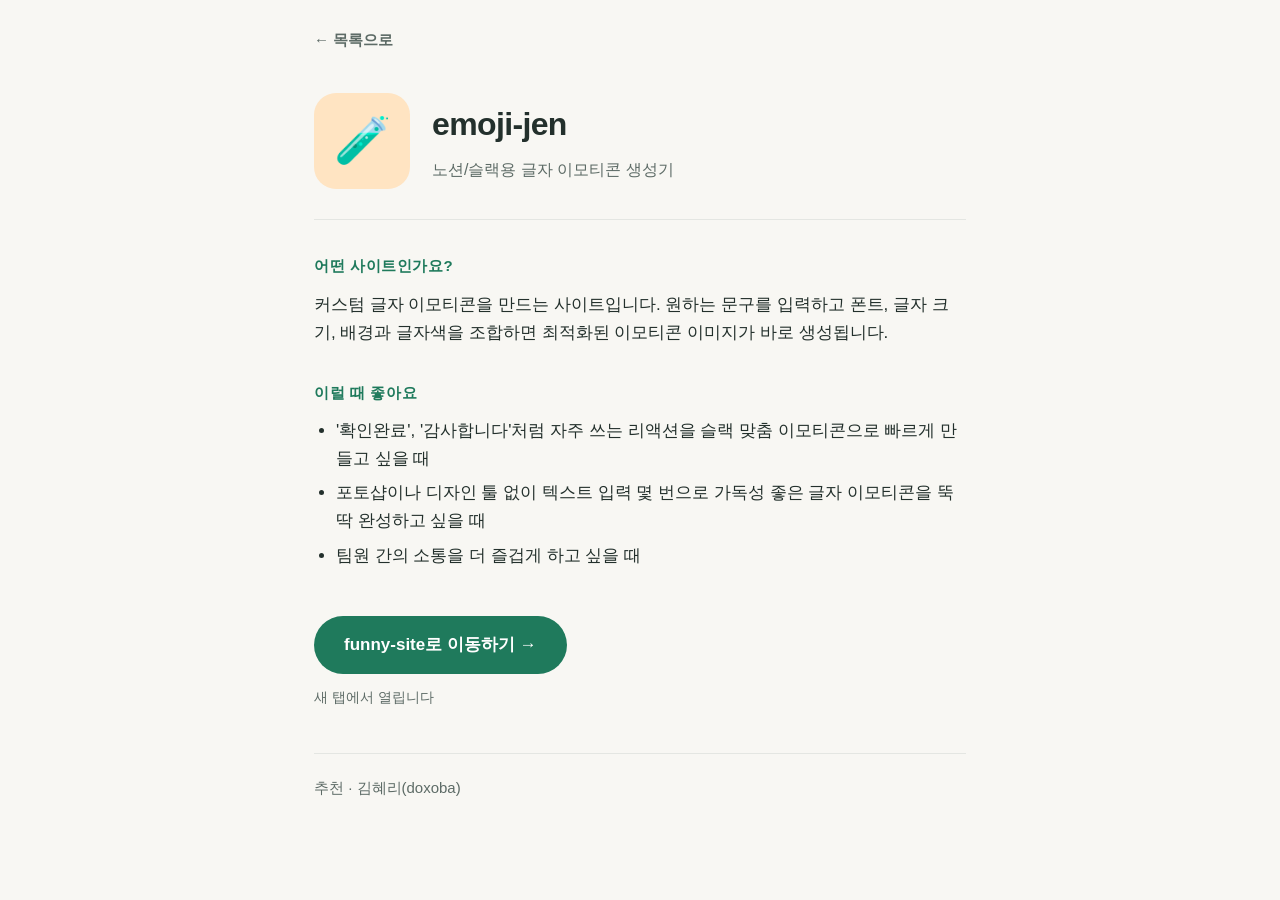
==== sites/emoji_jen.html @ ebfc9c60 "사이트 추가했어용 https://github.com/huyndai-ai-campus-team7/funny-site/issues/6" ====
<!DOCTYPE html>
<html lang="ko">
<head>
  <meta charset="UTF-8">
  <meta name="viewport" content="width=device-width, initial-scale=1.0">
  <title>emoji-jen</title>
  <link rel="stylesheet" href="../style.css">
</head>
<body>

  <div class="container container-narrow">

    <nav class="detail-nav">
      <a href="../index.html">← 목록으로</a>
    </nav>

    <!-- ① 제목과 한 줄 소개 -->
    <header class="detail-head">
      <div class="detail-thumb" style="--thumb:#ffe4c2">🧪</div>
      <div>
        <h1>emoji-jen</h1> <!-- 제목 -->
        <p>노션/슬랙용 글자 이모티콘 생성기</p> <!-- 한 줄 소개 -->
      </div>
    </header>

    <!-- ② 어떤 사이트인가 -->
    <section class="detail-section">
      <h2>어떤 사이트인가요?</h2> 
      <p> <!-- 어떤 사이트인지 소개 -->
        커스텀 글자 이모티콘을 만드는 사이트입니다. 
        원하는 문구를 입력하고 폰트, 글자 크기, 배경과 글자색을 조합하면 
        최적화된 이모티콘 이미지가 바로 생성됩니다.
      </p>
    </section>

    <!-- ③ 이럴 때 좋아요 -->
    <section class="detail-section">
      <h2>이럴 때 좋아요</h2>
      <p> <!-- 이럴 때 좋아요 -->
        <ul>
          <li>'확인완료', '감사합니다'처럼 자주 쓰는 리액션을 슬랙 맞춤 이모티콘으로 빠르게 만들고 싶을 때</li>
          <li>포토샵이나 디자인 툴 없이 텍스트 입력 몇 번으로 가독성 좋은 글자 이모티콘을 뚝딱 완성하고 싶을 때</li>
          <li>팀원 간의 소통을 더 즐겁게 하고 싶을 때</li>
        </ul>
      </p>
    </section>

    <!-- ④ 원래 사이트로 이동하는 링크 --> 
    <a class="visit" href="https://github.com/huyndai-ai-campus-team7/funny-site" target="_blank" rel="눈누(noonnu)">
      funny-site로 이동하기 →
    </a>
    <p class="visit-note">새 탭에서 열립니다</p>

    <!-- ⑤ 추천한 사람 -->
    <footer class="detail-foot">
      추천 · 김혜리(doxoba)
    </footer>

  </div>

</body>
</html>
---- style.css ----
/* ===================================================================
   재밌는 사이트 모음 — 공통 스타일
   이 파일은 팀장이 처음 한 번만 올립니다.
   각자 작업할 때는 건드리지 않습니다.
   =================================================================== */

:root {
  --green: #1f7a5c;
  --green-dark: #17604a;
  --ink: #23302c;
  --ink-soft: #5d6b66;
  --line: #e4e6e2;
  --bg: #f8f7f3;
  --card: #ffffff;
}

* { box-sizing: border-box; }

body {
  margin: 0;
  background: var(--bg);
  color: var(--ink);
  font-family: -apple-system, BlinkMacSystemFont, "Apple SD Gothic Neo",
               "Pretendard", "Malgun Gothic", "맑은 고딕", sans-serif;
  line-height: 1.65;
  -webkit-font-smoothing: antialiased;
}

a { color: inherit; text-decoration: none; }

.container {
  width: 100%;
  max-width: 980px;
  margin: 0 auto;
  padding: 0 24px;
}

/* 상세 페이지는 글이 많으므로 폭을 좁게 잡습니다 */
.container-narrow {
  max-width: 700px;
}

/* ── 홈 상단 ───────────────────────────────────────────────── */

.hero {
  padding: 72px 24px 44px;
  text-align: center;
}

.hero-eyebrow {
  margin: 0 0 10px;
  font-size: 14px;
  letter-spacing: 0.08em;
  color: var(--green);
  font-weight: 600;
}

.hero h1 {
  margin: 0;
  font-size: 44px;
  font-weight: 800;
  letter-spacing: -0.02em;
}

.hero h1::after {
  content: "";
  display: block;
  width: 64px;
  height: 4px;
  margin: 18px auto 0;
  border-radius: 4px;
  background: var(--green);
}

.hero-desc {
  margin: 18px 0 0;
  font-size: 17px;
  color: var(--ink-soft);
}

/* ── 카드 그리드 ───────────────────────────────────────────── */

.card-grid {
  list-style: none;
  margin: 0;
  padding: 0 0 56px;
  display: grid;
  grid-template-columns: repeat(auto-fill, minmax(280px, 1fr));
  gap: 20px;
}

.card {
  background: var(--card);
  border: 1px solid var(--line);
  border-radius: 18px;
  overflow: hidden;
  transition: transform 0.18s ease, box-shadow 0.18s ease;
}

.card:hover {
  transform: translateY(-4px);
  box-shadow: 0 14px 30px rgba(35, 48, 44, 0.09);
}

.card-link {
  display: block;
  height: 100%;
}

.card-thumb {
  display: flex;
  align-items: center;
  justify-content: center;
  height: 132px;
  font-size: 52px;
  background: var(--thumb, #eef2ef);
}

.card-body {
  display: block;
  padding: 20px 22px 24px;
}

.card-title {
  display: block;
  font-size: 19px;
  font-weight: 700;
  margin-bottom: 7px;
}

.card-summary {
  display: block;
  font-size: 15px;
  color: var(--ink-soft);
  min-height: 48px;
}

.card-meta {
  display: inline-block;
  margin-top: 14px;
  padding: 4px 11px;
  border-radius: 999px;
  background: #eef4f1;
  color: var(--green-dark);
  font-size: 13px;
  font-weight: 600;
}

/* 비어 있는 자리 — 내 카드를 넣을 곳 */
.card-empty {
  border: 2px dashed #d3dad6;
  background: transparent;
  display: flex;
  align-items: center;
  justify-content: center;
  min-height: 268px;
  color: #9aa5a0;
  text-align: center;
  padding: 24px;
}

.card-empty:hover { transform: none; box-shadow: none; }
.card-empty .plus {
  display: block;
  font-size: 30px;
  font-weight: 300;
  color: #c2cbc6;
  margin-bottom: 10px;
}
.card-empty strong { display: block; font-size: 16px; color: #7f8b86; margin-bottom: 5px; }
.card-empty em { display: block; font-size: 14px; font-style: normal; }

/* ── 상세 페이지 ───────────────────────────────────────────── */

.detail-nav {
  padding: 28px 0 0;
  font-size: 15px;
  color: var(--ink-soft);
  font-weight: 600;
}

.detail-nav a:hover { color: var(--green); }

.detail-head {
  display: flex;
  align-items: center;
  gap: 22px;
  padding: 40px 0 30px;
  border-bottom: 1px solid var(--line);
}

.detail-thumb {
  flex: 0 0 96px;
  height: 96px;
  border-radius: 22px;
  display: flex;
  align-items: center;
  justify-content: center;
  font-size: 46px;
  background: var(--thumb, #eef2ef);
}

.detail-head h1 {
  margin: 0 0 6px;
  font-size: 32px;
  font-weight: 800;
  letter-spacing: -0.02em;
}

.detail-head p {
  margin: 0;
  color: var(--ink-soft);
  font-size: 16px;
}

.detail-section {
  padding: 34px 0 0;
}

.detail-section h2 {
  margin: 0 0 12px;
  font-size: 15px;
  font-weight: 700;
  color: var(--green);
  letter-spacing: 0.04em;
}

.detail-section p {
  margin: 0;
  font-size: 17px;
}

.detail-section ul {
  margin: 0;
  padding-left: 22px;
  font-size: 17px;
}

.detail-section li { margin-bottom: 6px; }

.visit {
  display: inline-block;
  margin: 40px 0 0;
  padding: 15px 30px;
  border-radius: 999px;
  background: var(--green);
  color: #fff;
  font-size: 17px;
  font-weight: 700;
  transition: background 0.15s ease;
}

.visit:hover { background: var(--green-dark); }

.visit-note {
  margin: 12px 0 0;
  font-size: 14px;
  color: var(--ink-soft);
}

.detail-foot {
  margin: 44px 0 0;
  padding: 22px 0 64px;
  border-top: 1px solid var(--line);
  font-size: 15px;
  color: var(--ink-soft);
}

/* ── 바닥글 ────────────────────────────────────────────────── */

.site-foot {
  padding: 30px 24px 48px;
  text-align: center;
  font-size: 14px;
  color: #98a29e;
  border-top: 1px solid var(--line);
}

/* ── 화면이 좁을 때 ────────────────────────────────────────── */

@media (max-width: 600px) {
  .hero { padding: 52px 20px 32px; }
  .hero h1 { font-size: 32px; }
  .detail-head { flex-direction: column; align-items: flex-start; gap: 16px; }
  .detail-head h1 { font-size: 26px; }
}
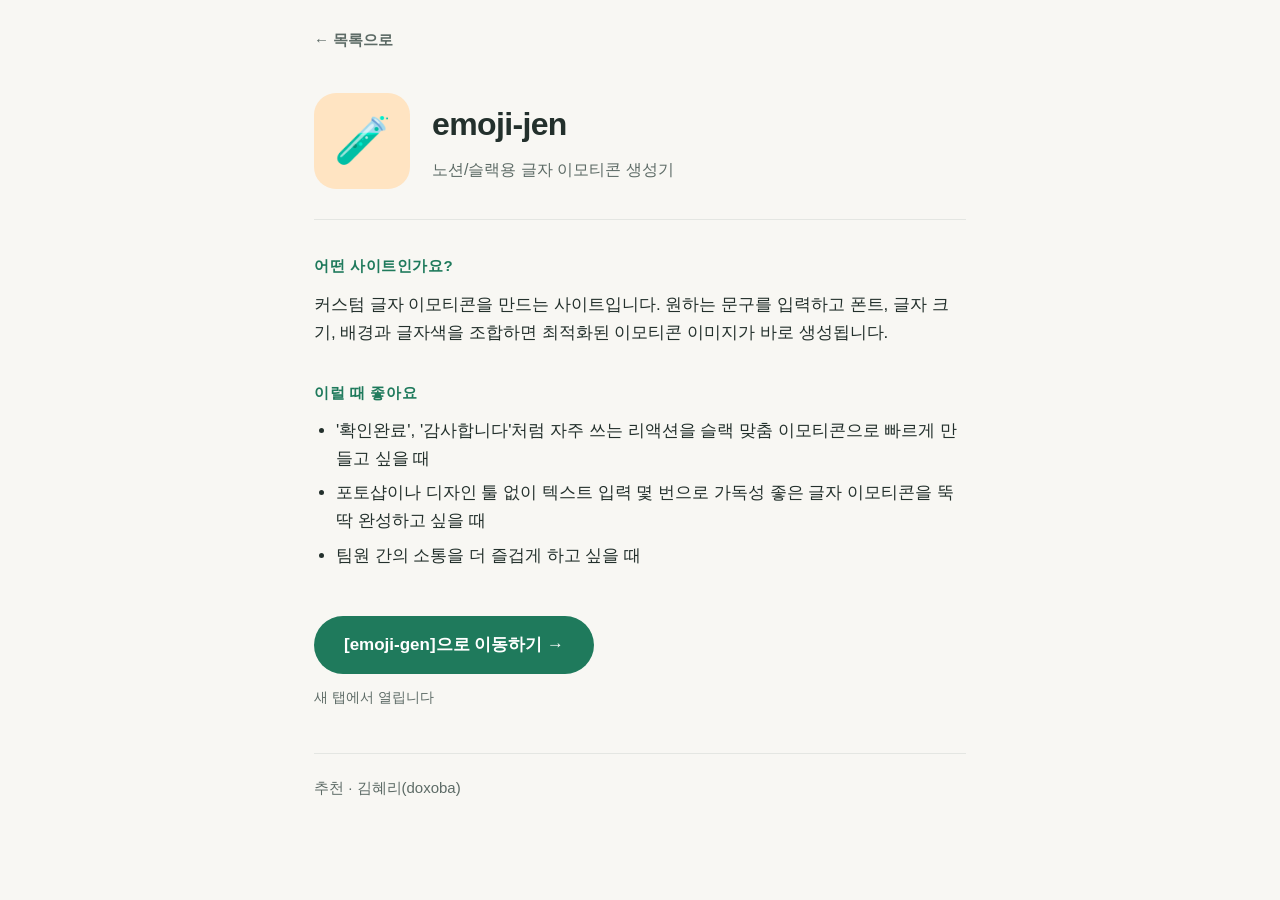
==== commit be58f213: "[v0.0.3] 링크 수정 완료 https://github.com/huyndai-ai-campus-team7/funny-site/issues/10" ====
--- a/sites/emoji_jen.html
+++ b/sites/emoji_jen.html
@@ -46,8 +46,8 @@
     </section>
 
     <!-- ④ 원래 사이트로 이동하는 링크 --> 
-    <a class="visit" href="https://github.com/huyndai-ai-campus-team7/funny-site" target="_blank" rel="눈누(noonnu)">
-      funny-site로 이동하기 →
+    <a class="visit" href="https://emoji-gen.ninja/ko/" target="_blank" rel="눈누(noonnu)">
+      [emoji-gen]으로 이동하기 →
     </a>
     <p class="visit-note">새 탭에서 열립니다</p>
 
